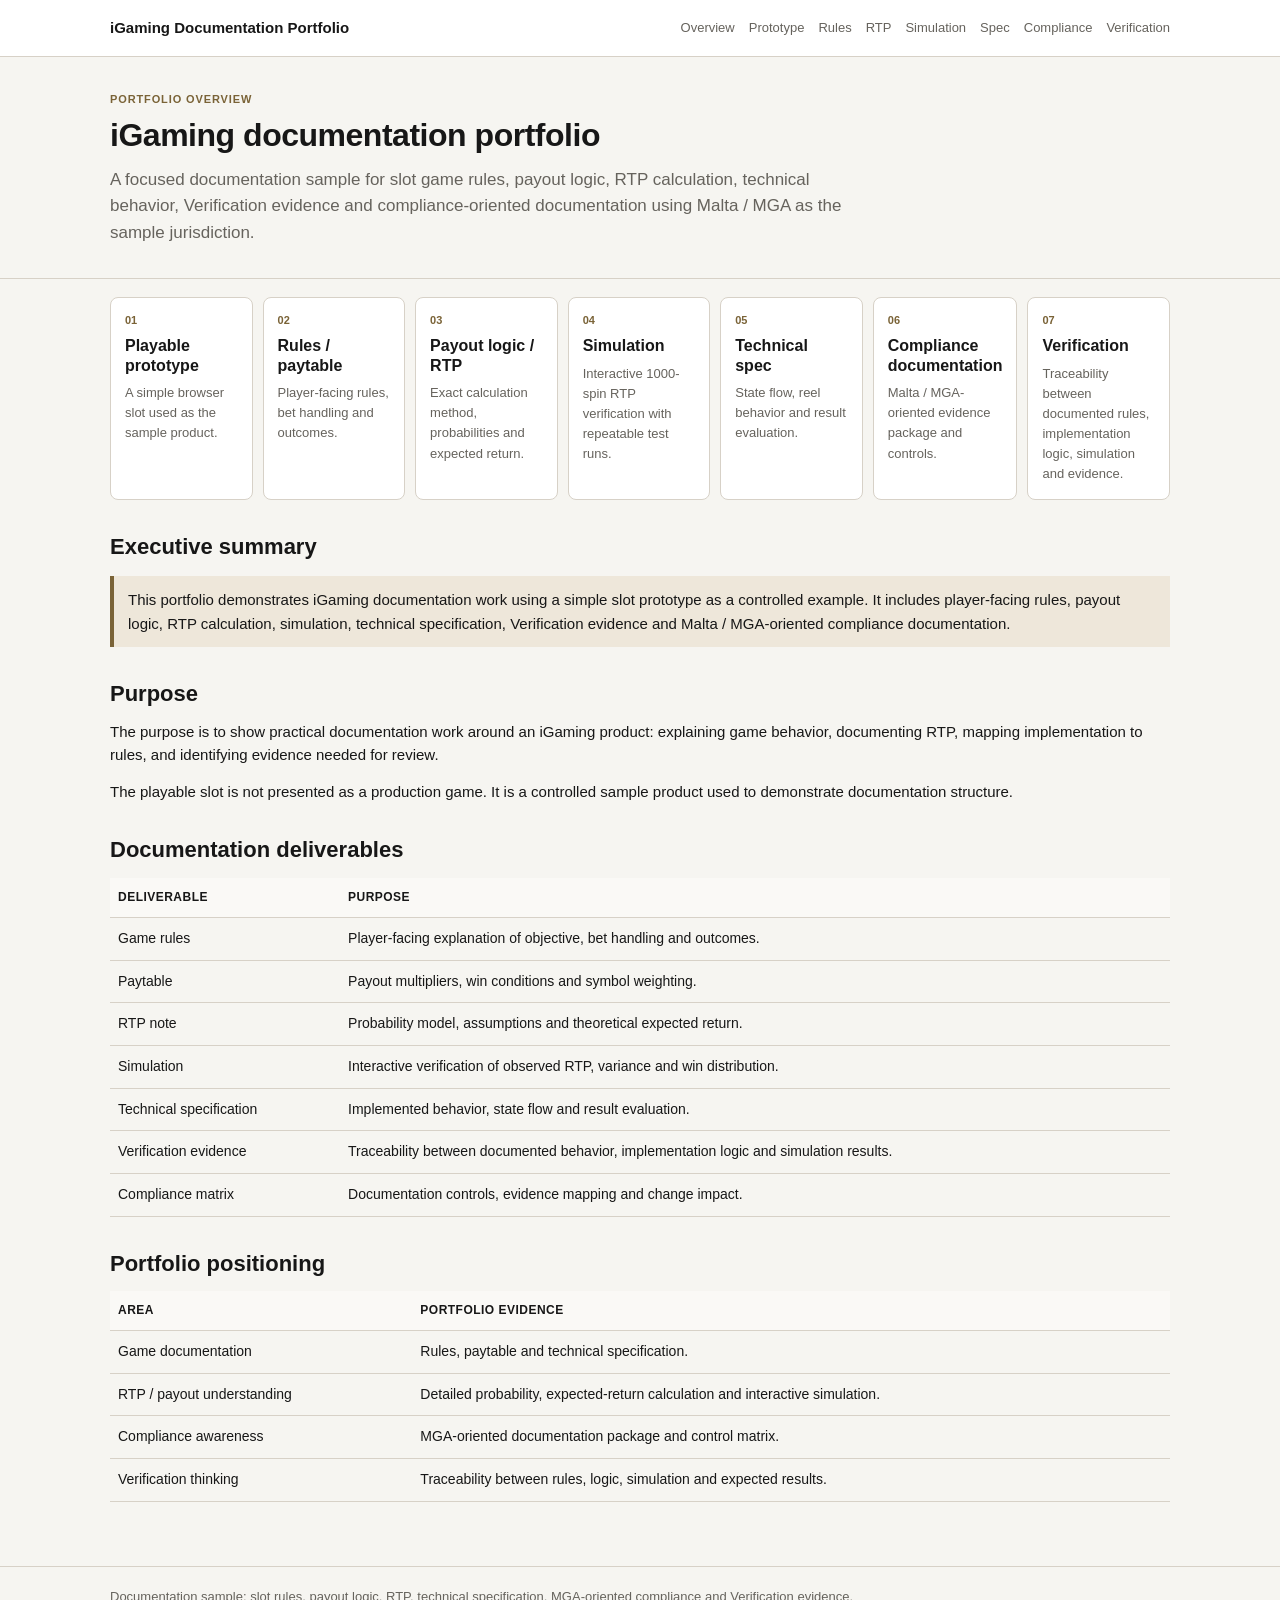
==== index.html @ db7585bc "Init" ====
<!doctype html>
<html lang="en">
<head>
  <meta charset="utf-8">
  <meta name="viewport" content="width=device-width, initial-scale=1">
  <title>iGaming Documentation Portfolio</title>
  <link rel="stylesheet" href="assets/style.css">
</head>
<body>

<header class="header">
  <div class="container nav">
    <a class="brand" href="index.html">iGaming Documentation Portfolio</a>
    <nav class="links">
      <a href="index.html">Overview</a>
      <a href="playable-prototype.html">Prototype</a>
      <a href="game-rules-paytable.html">Rules</a>
      <a href="payout-logic-rtp.html">RTP</a>
      <a href="simulation-rtp-verification.html">Simulation</a>
      <a href="technical-game-spec.html">Spec</a>
      <a href="compliance-malta.html">Compliance</a>
      <a href="verification.html">Verification</a>
    </nav>
  </div>
</header>

<main class="main">

<section class="hero">
  <div class="container">
    <div class="kicker">Portfolio overview</div>
    <h1>iGaming documentation portfolio</h1>
    <p class="lead">
      A focused documentation sample for slot game rules, payout logic, RTP calculation,
      technical behavior, Verification evidence and compliance-oriented documentation using Malta / MGA as the sample jurisdiction.
    </p>
  </div>
</section>
<section class="container">

  <div class="cards">
    <a class="card" href="playable-prototype.html">
      <small>01</small>
      <h2>Playable prototype</h2>
      <p>A simple browser slot used as the sample product.</p>
    </a>
    <a class="card" href="game-rules-paytable.html">
      <small>02</small>
      <h2>Rules / paytable</h2>
      <p>Player-facing rules, bet handling and outcomes.</p>
    </a>
    <a class="card" href="payout-logic-rtp.html">
      <small>03</small>
      <h2>Payout logic / RTP</h2>
      <p>Exact calculation method, probabilities and expected return.</p>
    </a>
    <a class="card" href="simulation-rtp-verification.html">
      <small>04</small>
      <h2>Simulation</h2>
      <p>Interactive 1000-spin RTP verification with repeatable test runs.</p>
    </a>
    <a class="card" href="technical-game-spec.html">
      <small>05</small>
      <h2>Technical spec</h2>
      <p>State flow, reel behavior and result evaluation.</p>
    </a>
    <a class="card" href="compliance-malta.html">
      <small>06</small>
      <h2>Compliance documentation</h2>
      <p>Malta / MGA-oriented evidence package and controls.</p>
    </a>
    <a class="card" href="verification.html">
      <small>07</small>
      <h2>Verification</h2>
      <p>Traceability between documented rules, implementation logic, simulation and evidence.</p>
    </a>
  </div>


  <h2>Executive summary</h2>
  <div class="note">
    This portfolio demonstrates iGaming documentation work using a simple slot prototype as a controlled example.
    It includes player-facing rules, payout logic, RTP calculation, simulation, technical specification,
    Verification evidence and Malta / MGA-oriented compliance documentation.
  </div>

  <h2>Purpose</h2>
  <p>
    The purpose is to show practical documentation work around an iGaming product:
    explaining game behavior, documenting RTP, mapping implementation to rules, and identifying evidence needed for review.
  </p>
  <p>
    The playable slot is not presented as a production game. It is a controlled sample product used to demonstrate documentation structure.
  </p>

  <h2>Documentation deliverables</h2>
  <table class="table">
    <tr><th>Deliverable</th><th>Purpose</th></tr>
    <tr><td>Game rules</td><td>Player-facing explanation of objective, bet handling and outcomes.</td></tr>
    <tr><td>Paytable</td><td>Payout multipliers, win conditions and symbol weighting.</td></tr>
    <tr><td>RTP note</td><td>Probability model, assumptions and theoretical expected return.</td></tr>
    <tr><td>Simulation</td><td>Interactive verification of observed RTP, variance and win distribution.</td></tr>
    <tr><td>Technical specification</td><td>Implemented behavior, state flow and result evaluation.</td></tr>
    <tr><td>Verification evidence</td><td>Traceability between documented behavior, implementation logic and simulation results.</td></tr>
    <tr><td>Compliance matrix</td><td>Documentation controls, evidence mapping and change impact.</td></tr>
  </table>

  <h2>Portfolio positioning</h2>
  <table class="table">
    <tr><th>Area</th><th>Portfolio evidence</th></tr>
    <tr><td>Game documentation</td><td>Rules, paytable and technical specification.</td></tr>
    <tr><td>RTP / payout understanding</td><td>Detailed probability, expected-return calculation and interactive simulation.</td></tr>
    <tr><td>Compliance awareness</td><td>MGA-oriented documentation package and control matrix.</td></tr>
    <tr><td>Verification thinking</td><td>Traceability between rules, logic, simulation and expected results.</td></tr>
  </table>
</section>

</main>

<footer class="footer">
  <div class="container">Documentation sample: slot rules, payout logic, RTP, technical specification, MGA-oriented compliance and Verification evidence.</div>
</footer>

</body>
</html>
---- assets/style.css ----
:root{
  --bg:#f6f5f1;
  --paper:#ffffff;
  --ink:#171717;
  --muted:#66635d;
  --line:#d7d1c7;
  --accent:#7a6337;
  --soft:#eee7da;
  --radius:8px;
}
*{box-sizing:border-box}
body{
  margin:0;
  background:var(--bg);
  color:var(--ink);
  font-family:Arial, Helvetica, sans-serif;
  font-size:15px;
  line-height:1.55;
}
a{color:inherit}
.container{width:min(1060px, calc(100% - 36px));margin:0 auto}
.header{background:#fff;border-bottom:1px solid var(--line)}
.nav{min-height:56px;display:flex;justify-content:space-between;align-items:center;gap:20px}
.brand{font-weight:700;text-decoration:none}
.links{display:flex;gap:14px;flex-wrap:wrap;font-size:13px;color:var(--muted)}
.links a{text-decoration:none}.links a:hover{text-decoration:underline;color:var(--ink)}
.main{padding:32px 0 54px}
.hero{padding:26px 0 28px;border-bottom:1px solid var(--line);margin-bottom:28px}
.kicker{font-size:11px;text-transform:uppercase;letter-spacing:.08em;font-weight:700;color:var(--accent);margin-bottom:8px}
h1,h2,h3{line-height:1.22;margin:0 0 12px}
h1{font-size:32px;letter-spacing:-.015em}
h2{font-size:22px;margin-top:34px}
h3{font-size:17px;margin-top:22px}
p{margin:0 0 14px}
.lead{font-size:17px;color:var(--muted);max-width:760px}
.cards{display:grid;grid-template-columns:repeat(7,1fr);gap:10px}
.card{background:#fff;border:1px solid var(--line);border-radius:var(--radius);padding:14px;text-decoration:none;min-height:158px}
.card small{display:block;color:var(--accent);font-weight:700;font-size:11px;margin-bottom:7px}
.card h2{font-size:16px;margin:0 0 8px}
.card p{font-size:13px;color:var(--muted);margin:0}
.layout{display:grid;grid-template-columns:230px 1fr;gap:26px;align-items:start}
.sidebar{position:sticky;top:16px;background:#fff;border:1px solid var(--line);border-radius:var(--radius);padding:12px}
.sidebar a{display:block;color:var(--muted);font-size:13px;text-decoration:none;padding:7px 6px}
.sidebar a:hover{text-decoration:underline;color:var(--ink)}
.article{background:#fff;border:1px solid var(--line);border-radius:var(--radius);padding:28px}
.article ul{padding-left:20px}.article li{margin-bottom:7px}
.table{width:100%;border-collapse:collapse;margin:14px 0 22px;font-size:14px}
.table th,.table td{border-bottom:1px solid var(--line);padding:10px 8px;text-align:left;vertical-align:top}
.table th{background:#faf9f6;font-size:12px;text-transform:uppercase;letter-spacing:.04em}
.note{background:var(--soft);border-left:4px solid var(--accent);padding:12px 14px;margin:16px 0}
.code{background:#f2f0eb;border:1px solid var(--line);border-radius:var(--radius);padding:14px;overflow:auto;font-family:ui-monospace,SFMono-Regular,Menlo,Consolas,monospace;font-size:13px}
.btn{display:inline-block;background:#171717;color:#fff;text-decoration:none;border-radius:6px;padding:9px 13px;font-weight:700;font-size:13px}
.prototype-frame{border:1px solid var(--line);border-radius:var(--radius);overflow:hidden;background:#0a0a0f;margin-top:12px}
.prototype-frame iframe{width:100%;height:690px;border:0;display:block}
.footer{border-top:1px solid var(--line);color:var(--muted);font-size:13px;padding:20px 0}
@media(max-width:980px){.cards{grid-template-columns:repeat(2,1fr)}.layout{grid-template-columns:1fr}.sidebar{position:relative;top:auto}}
@media(max-width:600px){h1{font-size:27px}.cards{grid-template-columns:1fr}.article{padding:20px}.nav{flex-direction:column;align-items:flex-start;padding:14px 0}}

.kpi-grid{display:grid;grid-template-columns:repeat(4,1fr);gap:10px;margin:16px 0 22px}
.kpi{background:#faf9f6;border:1px solid var(--line);border-radius:var(--radius);padding:13px}
.kpi span{display:block;color:var(--muted);font-size:12px;margin-bottom:3px}
.kpi strong{font-size:22px}
.controls-row{display:flex;gap:10px;flex-wrap:wrap;align-items:end;margin:14px 0 18px}
.field{display:flex;flex-direction:column;gap:5px}
.field label{font-size:12px;color:var(--muted)}
.field input{border:1px solid var(--line);border-radius:6px;padding:9px;width:130px;font:inherit;background:#fff}
.secondary-btn{display:inline-block;background:#fff;color:#171717;border:1px solid var(--line);text-decoration:none;border-radius:6px;padding:9px 13px;font-weight:700;font-size:13px;cursor:pointer}
.chart-box{border:1px solid var(--line);border-radius:var(--radius);background:#fff;margin:14px 0 24px;padding:12px;overflow:auto}
.chart-box svg{width:100%;height:260px;display:block}
.legend{display:flex;gap:16px;flex-wrap:wrap;font-size:13px;color:var(--muted);margin:8px 0 0}
.legend span::before{content:"";display:inline-block;width:18px;height:2px;background:#171717;vertical-align:middle;margin-right:6px}
.legend .target::before{background:#8a6f3e}
.details{margin-top:18px}
.details summary{cursor:pointer;font-weight:700}
@media(max-width:980px){.kpi-grid{grid-template-columns:repeat(2,1fr)}}
@media(max-width:600px){.kpi-grid{grid-template-columns:1fr}.field input{width:100%}.controls-row{display:grid}}

.chart-note{font-size:13px;color:var(--muted);margin:8px 0 0}
.mini-grid{display:grid;grid-template-columns:repeat(2,1fr);gap:18px}
.kpi.emphasis{background:var(--soft)}
.kpi small{display:block;color:var(--muted);font-size:11px;margin-top:4px}
.legend.dots span::before{height:10px;width:10px;border-radius:50%;background:#171717}
.legend.dots .rare::before{background:#7a6337}
.legend.dots .jackpot::before{background:#b0893a}
.chart-empty{
  border:1px dashed var(--line);
  border-radius:var(--radius);
  padding:22px;
  background:#faf9f6;
  color:var(--muted);
  font-size:13px;
  margin-top:10px;
}
@media(max-width:980px){.mini-grid{grid-template-columns:1fr}}

/* Simulation v3: move important results above the fold */
.kpi-grid{grid-template-columns:repeat(5,1fr)}
#summary + .kpi-grid{margin-top:10px}
#distribution{margin-top:22px}
.chart-box svg#distribution-chart{height:240px}
.chart-box svg#rare-chart{height:155px}
.chart-box svg#rtp-chart{height:230px}
@media(max-width:1100px){.kpi-grid{grid-template-columns:repeat(3,1fr)}}
@media(max-width:700px){.kpi-grid{grid-template-columns:repeat(2,1fr)}}
@media(max-width:480px){.kpi-grid{grid-template-columns:1fr}}

/* Simulation v4: compact above-the-fold dashboard */
.hero{padding:16px 0 18px;margin-bottom:18px}
.main{padding:18px 0 42px}
.article{padding:20px}
.article h2{font-size:18px;margin-top:18px;margin-bottom:8px}
.article p{margin-bottom:8px}
.controls-row{margin:8px 0 10px}
.field label{font-size:11px}
.field input{padding:7px;width:105px}
.btn,.secondary-btn{padding:8px 11px;font-size:12px}
.small-note{padding:8px 10px;font-size:13px;margin:8px 0 10px}
.kpi-grid{
  grid-template-columns:repeat(10,1fr);
  gap:6px;
  margin:8px 0 12px;
}
.kpi{
  padding:8px 9px;
  min-width:0;
}
.kpi span{
  font-size:10px;
  margin-bottom:1px;
  white-space:nowrap;
  overflow:hidden;
  text-overflow:ellipsis;
}
.kpi strong{
  font-size:15px;
  line-height:1.2;
  white-space:nowrap;
}
.kpi small{display:none}
.chart-box{
  margin:6px 0 12px;
  padding:8px;
}
.compact-chart svg#rtp-chart{height:205px}
.compact-chart svg#distribution-chart{height:165px}
.compact-chart svg#rare-chart{height:122px}
.legend{font-size:12px;margin:4px 0 0}
.chart-note{font-size:12px;margin:4px 0 0}
.top-chart-grid{
  display:grid;
  grid-template-columns:1fr 1fr;
  gap:14px;
  align-items:start;
}
.top-chart-grid h2{margin-top:6px}
.layout{
  grid-template-columns:190px 1fr;
  gap:18px;
}
.sidebar{padding:10px}
.sidebar a{font-size:12px;padding:5px 6px}
@media(max-width:1180px){
  .kpi-grid{grid-template-columns:repeat(5,1fr)}
}
@media(max-width:900px){
  .top-chart-grid{grid-template-columns:1fr}
  .kpi-grid{grid-template-columns:repeat(3,1fr)}
}
@media(max-width:600px){
  .kpi-grid{grid-template-columns:repeat(2,1fr)}
}


/* Simulation v5: align Win distribution and Jackpot timeline */
.top-chart-grid{
  align-items:stretch;
}
.top-chart-grid > div{
  display:flex;
  flex-direction:column;
}
.top-chart-grid > div .chart-box{
  flex:1;
  min-height:260px;
  display:flex;
  flex-direction:column;
  justify-content:flex-start;
}
.top-chart-grid > div .chart-box svg{
  flex:1 0 auto;
}
.top-chart-grid > div h2{
  min-height:28px;
}
#distribution-chart{
  height:170px !important;
}
#rare-chart{
  height:170px !important;
}
#rare-note{
  margin-top:8px;
  min-height:18px;
}


/* Simulation v6: cleaner aligned visualization cards */
.top-chart-grid{
  display:grid;
  grid-template-columns:1fr 1fr;
  gap:18px;
  align-items:stretch;
}
.viz-card{
  background:#fff;
  border:1px solid var(--line);
  border-radius:var(--radius);
  padding:12px 14px 10px;
  min-height:318px;
  display:flex;
  flex-direction:column;
}
.viz-head{
  display:flex;
  align-items:baseline;
  justify-content:space-between;
  gap:12px;
  min-height:34px;
  margin-bottom:6px;
}
.viz-head h2{
  margin:0;
  font-size:18px;
  line-height:1.2;
}
.viz-head span{
  color:var(--muted);
  font-size:12px;
  white-space:nowrap;
}
.viz-card svg{
  width:100%;
  height:230px !important;
  display:block;
  flex:1 1 auto;
}
.viz-card .chart-note{
  min-height:20px;
  margin:4px 0 0;
  font-size:12px;
  color:var(--muted);
}
.top-chart-grid .chart-box{
  min-height:0;
}
@media(max-width:900px){
  .top-chart-grid{grid-template-columns:1fr}
}


/* Prototype page: show the full embedded game without internal scrolling */
.prototype-frame-fit{
  padding:14px;
  display:flex;
  justify-content:center;
  align-items:flex-start;
  overflow:hidden;
  background:#05060a;
}
.prototype-frame-fit iframe{
  width:100%;
  max-width:560px;
  height:860px;
  border:0;
  display:block;
  margin:0 auto;
  background:#05060a;
  border-radius:18px;
}
@media(max-width:900px){
  .prototype-frame-fit iframe{
    max-width:100%;
    height:820px;
  }
}
@media(max-width:600px){
  .prototype-frame-fit iframe{
    height:760px;
  }
}


/* Prototype page v9: reduce empty black area around embedded game */
.prototype-frame-fit{
  padding:6px;
}
.prototype-frame-fit iframe{
  max-width:520px;
  height:720px;
}
@media(max-width:900px){
  .prototype-frame-fit iframe{
    height:700px;
  }
}
@media(max-width:600px){
  .prototype-frame-fit iframe{
    height:660px;
  }
}


/* v10: external reference links */
.article a[target="_blank"]{
  color:#5f4c27;
  font-weight:700;
}
.article a[target="_blank"]:hover{
  text-decoration:none;
}


/* v11: improve readability of the Rare wins / jackpot empty state */
.viz-head span{
  color:#5d5750;
  font-size:13px;
  font-weight:600;
}
.viz-card .chart-note{
  min-height:22px;
  margin:6px 0 0;
  font-size:14px;
  color:#4e4942;
}


/* v12: cleaner no-rare-events state */
.viz-card .chart-note{
  text-align:center;
  font-size:13px;
  color:#625c54;
}


/* v13: simpler normal-font empty state for rare wins / jackpot */
#rare-chart text,
#distribution-chart text,
#rtp-chart text{
  font-family: Arial, Helvetica, sans-serif;
}
.viz-card .chart-note{
  text-align:center;
  font-size:13px;
  color:#5d5750;
}


/* v14: cleaner rare wins / jackpot layout */
#rare-chart{
  height:185px !important;
}
.viz-card .chart-note{
  text-align:left;
  font-size:12px;
  line-height:1.4;
  color:#625c54;
  margin:2px 0 0;
  min-height:18px;
}
#rare-note{
  padding-left:2px;
}


/* v15: readable HTML empty state for Rare wins / jackpot */
.rare-empty-banner{
  display:flex;
  flex-direction:column;
  gap:4px;
  align-items:flex-start;
  justify-content:center;
  background:#f7f3eb;
  border:1px solid #e5dccb;
  border-radius:10px;
  padding:12px 14px;
  margin:4px 0 10px;
}
.rare-empty-banner strong{
  font-family:Arial, Helvetica, sans-serif;
  font-size:16px;
  line-height:1.3;
  font-weight:700;
  color:#3f382f;
}
.rare-empty-banner span{
  font-family:Arial, Helvetica, sans-serif;
  font-size:13px;
  line-height:1.35;
  color:#5f584f;
}
#rare-chart{
  height:155px !important;
}
.viz-card .chart-note{
  text-align:left;
  font-size:13px;
  line-height:1.35;
  color:#5d5750;
  margin:4px 0 0;
  min-height:18px;
}
#rare-note{
  padding-left:2px;
}


/* v16: robust show/hide behavior for rare wins empty-state banner */
.rare-empty-banner[hidden]{
  display:none !important;
}


/* v17: keep Rare wins / jackpot card height fixed regardless of state */
.rare-banner-slot{
  height:86px;
  margin:4px 0 10px;
}
.rare-empty-banner{
  display:flex;
  flex-direction:column;
  gap:4px;
  align-items:flex-start;
  justify-content:center;
  height:100%;
  background:#f7f3eb;
  border:1px solid #e5dccb;
  border-radius:10px;
  padding:12px 14px;
}
.rare-empty-banner strong{
  font-family:Arial, Helvetica, sans-serif;
  font-size:16px;
  line-height:1.25;
  font-weight:700;
  color:#3f382f;
}
.rare-empty-banner span{
  font-family:Arial, Helvetica, sans-serif;
  font-size:13px;
  line-height:1.35;
  color:#5f584f;
}


/* v18: portfolio refinement */
.rare-banner-slot{
  height:86px;
}
.rare-empty-banner{
  visibility:hidden;
}
#rare-chart text,
#distribution-chart text,
#rtp-chart text{
  font-family:Arial, Helvetica, sans-serif;
}


/* v19: remove new-tab button and use beige background around the embedded slot */
.prototype-frame{
  background:#f7f3eb;
  border:1px solid #e5dccb;
}
.prototype-frame-fit{
  background:#f7f3eb;
  padding:10px;
  border-color:#e5dccb;
}
.prototype-frame-fit iframe{
  background:transparent;
  box-shadow:none;
}
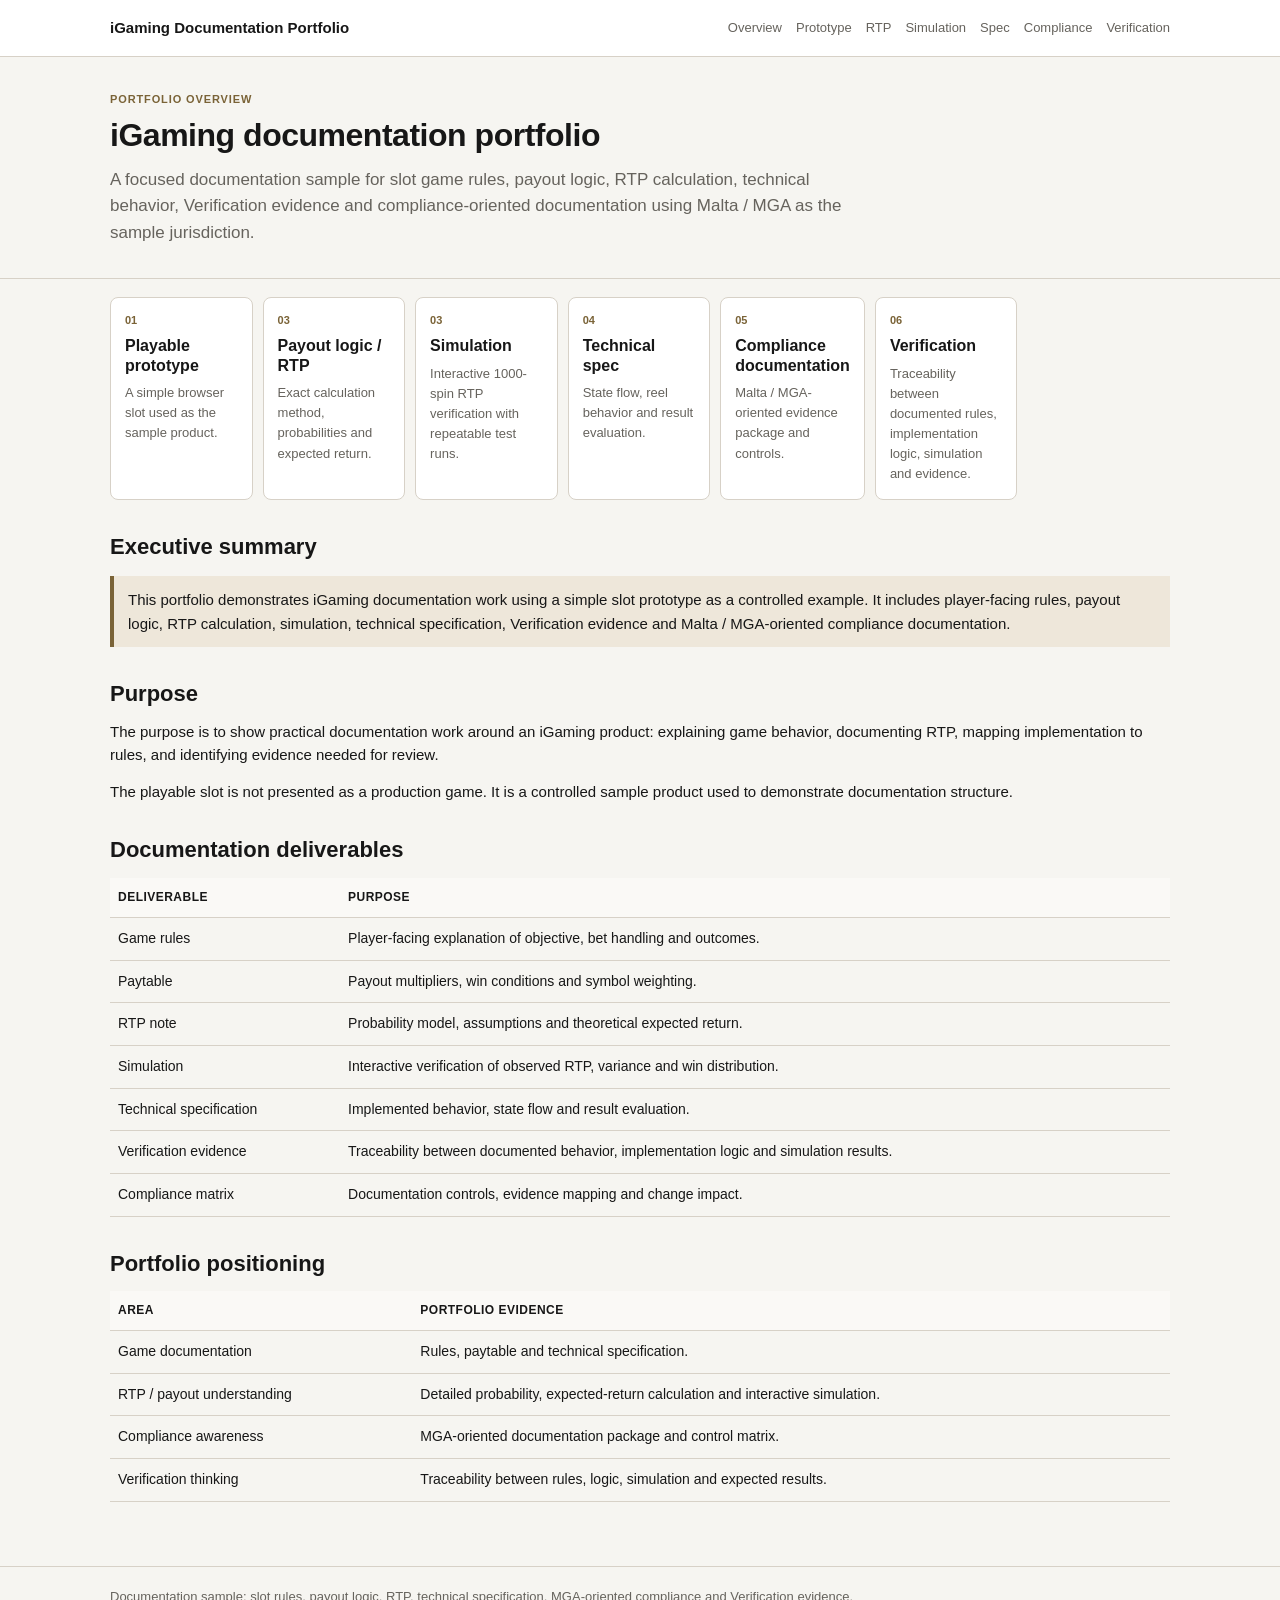
==== commit 4f46798a: "Fix" ====
--- a/index.html
+++ b/index.html
@@ -14,7 +14,6 @@
     <nav class="links">
       <a href="index.html">Overview</a>
       <a href="playable-prototype.html">Prototype</a>
-      <a href="game-rules-paytable.html">Rules</a>
       <a href="payout-logic-rtp.html">RTP</a>
       <a href="simulation-rtp-verification.html">Simulation</a>
       <a href="technical-game-spec.html">Spec</a>
@@ -44,33 +43,28 @@
       <h2>Playable prototype</h2>
       <p>A simple browser slot used as the sample product.</p>
     </a>
-    <a class="card" href="game-rules-paytable.html">
-      <small>02</small>
-      <h2>Rules / paytable</h2>
-      <p>Player-facing rules, bet handling and outcomes.</p>
-    </a>
     <a class="card" href="payout-logic-rtp.html">
       <small>03</small>
       <h2>Payout logic / RTP</h2>
       <p>Exact calculation method, probabilities and expected return.</p>
     </a>
     <a class="card" href="simulation-rtp-verification.html">
-      <small>04</small>
+      <small>03</small>
       <h2>Simulation</h2>
       <p>Interactive 1000-spin RTP verification with repeatable test runs.</p>
     </a>
     <a class="card" href="technical-game-spec.html">
-      <small>05</small>
+      <small>04</small>
       <h2>Technical spec</h2>
       <p>State flow, reel behavior and result evaluation.</p>
     </a>
     <a class="card" href="compliance-malta.html">
-      <small>06</small>
+      <small>05</small>
       <h2>Compliance documentation</h2>
       <p>Malta / MGA-oriented evidence package and controls.</p>
     </a>
     <a class="card" href="verification.html">
-      <small>07</small>
+      <small>06</small>
       <h2>Verification</h2>
       <p>Traceability between documented rules, implementation logic, simulation and evidence.</p>
     </a>
--- a/assets/style.css
+++ b/assets/style.css
@@ -481,3 +481,240 @@
   background:transparent;
   box-shadow:none;
 }
+
+
+/* v24: simplify top KPI area to focus on RTP */
+.kpi-grid-primary{
+  grid-template-columns:1.35fr 1.35fr 1fr .8fr;
+  gap:10px;
+  margin:8px 0 14px;
+}
+.kpi-grid-primary .kpi{
+  padding:12px 14px;
+}
+.kpi-grid-primary .kpi span{
+  font-size:12px;
+  white-space:normal;
+}
+.kpi-grid-primary .kpi strong{
+  font-size:22px;
+}
+.kpi-grid-primary .kpi-large{
+  background:#faf7f0;
+  border-color:#d8cdbb;
+}
+.kpi-grid-primary .kpi-large strong{
+  font-size:30px;
+}
+@media(max-width:900px){
+  .kpi-grid-primary{grid-template-columns:repeat(2,1fr)}
+}
+@media(max-width:520px){
+  .kpi-grid-primary{grid-template-columns:1fr}
+}
+
+
+/* v25: fixed-width, slightly wider KPI boxes so labels fit cleanly */
+.kpi-grid-primary{
+  grid-template-columns:220px 220px 170px 130px;
+  justify-content:start;
+  gap:12px;
+}
+.kpi-grid-primary .kpi{
+  min-width:auto;
+}
+.kpi-grid-primary .kpi span{
+  white-space:nowrap;
+  overflow:hidden;
+  text-overflow:clip;
+}
+.kpi-grid-primary .kpi strong{
+  white-space:nowrap;
+}
+@media(max-width:900px){
+  .kpi-grid-primary{
+    grid-template-columns:220px 220px;
+  }
+}
+@media(max-width:520px){
+  .kpi-grid-primary{
+    grid-template-columns:1fr;
+  }
+  .kpi-grid-primary .kpi span,
+  .kpi-grid-primary .kpi strong{
+    white-space:normal;
+  }
+}
+
+
+/* v26: make KPI labels fully readable while keeping fixed widths */
+.kpi-grid-primary{
+  grid-template-columns:250px 250px 180px 140px;
+  justify-content:start;
+  gap:12px;
+}
+.kpi-grid-primary .kpi{
+  min-height:92px;
+  display:flex;
+  flex-direction:column;
+  justify-content:space-between;
+}
+.kpi-grid-primary .kpi span{
+  font-size:11px;
+  line-height:1.25;
+  white-space:normal;
+  overflow:visible;
+  text-overflow:unset;
+}
+.kpi-grid-primary .kpi strong{
+  white-space:nowrap;
+}
+.kpi-grid-primary .kpi-large strong{
+  font-size:28px;
+}
+@media(max-width:900px){
+  .kpi-grid-primary{
+    grid-template-columns:250px 250px;
+  }
+}
+@media(max-width:520px){
+  .kpi-grid-primary{
+    grid-template-columns:1fr;
+  }
+}
+
+
+/* v27: color-code the Difference KPI subtly */
+#kpi-diff-box{
+  transition:background-color .2s ease, border-color .2s ease;
+}
+#kpi-diff-box.diff-positive{
+  background:#f3faf4;
+  border-color:#b9d8bd;
+}
+#kpi-diff-box.diff-negative{
+  background:#fbf3f3;
+  border-color:#dfbaba;
+}
+#kpi-diff-box.diff-neutral{
+  background:#f8f6f1;
+  border-color:#d8d0c2;
+}
+#kpi-diff.diff-positive{
+  color:#2f6b3a;
+}
+#kpi-diff.diff-negative{
+  color:#8a2e2e;
+}
+#kpi-diff.diff-neutral{
+  color:#1c1c1c;
+}
+
+
+/* v28: robust Difference KPI color state */
+#kpi-diff-box{
+  transition:background-color .2s ease, border-color .2s ease;
+}
+#kpi-diff-box.diff-positive{
+  background:#f3faf4 !important;
+  border-color:#b9d8bd !important;
+}
+#kpi-diff-box.diff-negative{
+  background:#fbf3f3 !important;
+  border-color:#dfbaba !important;
+}
+#kpi-diff-box.diff-neutral{
+  background:#f8f6f1 !important;
+  border-color:#d8d0c2 !important;
+}
+#kpi-diff.diff-positive{
+  color:#2f6b3a !important;
+}
+#kpi-diff.diff-negative{
+  color:#8a2e2e !important;
+}
+#kpi-diff.diff-neutral{
+  color:#1c1c1c !important;
+}
+
+
+/* v29: remove Difference card and color Simulated RTP instead */
+.kpi-grid-primary{
+  grid-template-columns:250px 250px 140px;
+  justify-content:start;
+  gap:12px;
+}
+#kpi-rtp-box{
+  transition:background-color .2s ease, border-color .2s ease;
+}
+#kpi-rtp-box.rtp-positive{
+  background:#f3faf4 !important;
+  border-color:#b9d8bd !important;
+}
+#kpi-rtp-box.rtp-negative{
+  background:#fbf3f3 !important;
+  border-color:#dfbaba !important;
+}
+#kpi-rtp-box.rtp-neutral{
+  background:#faf7f0 !important;
+  border-color:#d8cdbb !important;
+}
+#kpi-rtp.rtp-positive{
+  color:#2f6b3a !important;
+}
+#kpi-rtp.rtp-negative{
+  color:#8a2e2e !important;
+}
+#kpi-rtp.rtp-neutral{
+  color:#1c1c1c !important;
+}
+@media(max-width:900px){
+  .kpi-grid-primary{
+    grid-template-columns:250px 250px;
+  }
+}
+@media(max-width:520px){
+  .kpi-grid-primary{
+    grid-template-columns:1fr;
+  }
+}
+
+
+/* v30: remove Spins KPI and use a two-card top row */
+.kpi-grid-primary{
+  grid-template-columns:250px 250px;
+  justify-content:start;
+  gap:12px;
+}
+@media(max-width:520px){
+  .kpi-grid-primary{
+    grid-template-columns:1fr;
+  }
+}
+
+
+/* v32: robust Simulated RTP red/green state */
+#kpi-rtp-box.rtp-positive{
+  background:#f3faf4 !important;
+  border-color:#9fcaa6 !important;
+}
+#kpi-rtp-box.rtp-negative{
+  background:#fbf0f0 !important;
+  border-color:#d9a8a8 !important;
+}
+#kpi-rtp-box.rtp-neutral{
+  background:#faf7f0 !important;
+  border-color:#d8cdbb !important;
+}
+#kpi-rtp-box.rtp-positive #kpi-rtp,
+#kpi-rtp.rtp-positive{
+  color:#2f6b3a !important;
+}
+#kpi-rtp-box.rtp-negative #kpi-rtp,
+#kpi-rtp.rtp-negative{
+  color:#8a2e2e !important;
+}
+#kpi-rtp-box.rtp-neutral #kpi-rtp,
+#kpi-rtp.rtp-neutral{
+  color:#1c1c1c !important;
+}
